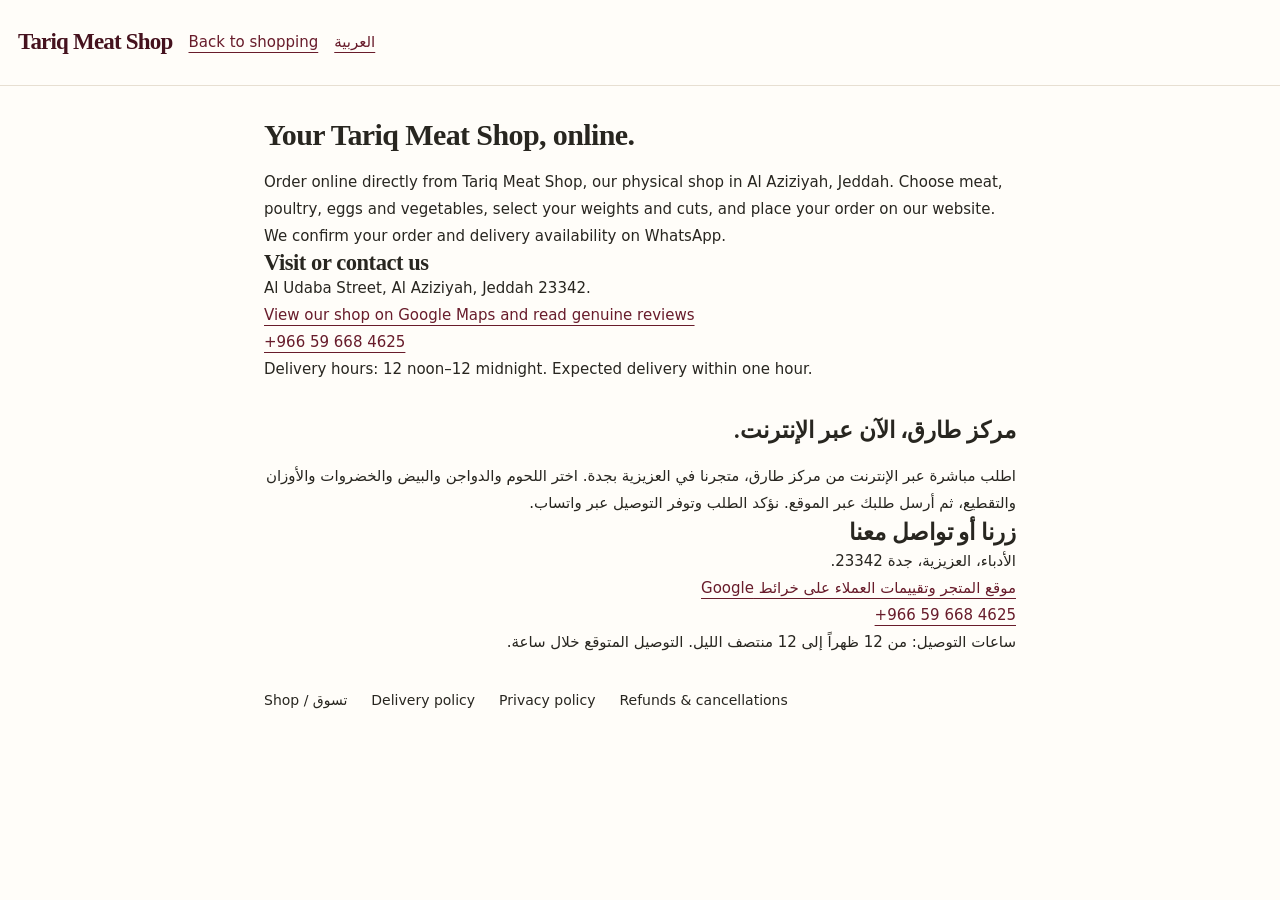
==== about.html @ b225ae71 "home update" ====
<!doctype html>
<html lang="en"><head><meta charset="utf-8"><meta name="viewport" content="width=device-width,initial-scale=1"><title>About Tariq Meat Shop | مركز طارق</title><meta name="description" content="Order meat, poultry, eggs and vegetables from Tariq Meat Shop in Al Aziziyah, Jeddah."><link rel="stylesheet" href="style.css"><link rel="stylesheet" href="design.css"><link rel="stylesheet" href="improvements.css"><link rel="stylesheet" href="home-update.css"></head>
<body><header class="bar"><a class="logo" href="index.html">Tariq Meat Shop</a><a href="index.html#shop">Back to shopping</a><a href="#arabic" lang="ar">العربية</a></header>
<main class="about-content"><h1>Your Tariq Meat Shop, online.</h1><p>Order online directly from Tariq Meat Shop, our physical shop in Al Aziziyah, Jeddah. Choose meat, poultry, eggs and vegetables, select your weights and cuts, and place your order on our website. We confirm your order and delivery availability on WhatsApp.</p>
<h2>Visit or contact us</h2><p>Al Udaba Street, Al Aziziyah, Jeddah 23342.</p><p><a href="https://maps.app.goo.gl/Y3mNmNyiFn54K2gt9">View our shop on Google Maps and read genuine reviews</a></p><p><a href="https://wa.me/966596684625" dir="ltr">+966 59 668 4625</a></p><p>Delivery hours: 12 noon–12 midnight. Expected delivery within one hour.</p>
<section id="arabic" lang="ar" dir="rtl"><h1>مركز طارق، الآن عبر الإنترنت.</h1><p>اطلب مباشرة عبر الإنترنت من مركز طارق، متجرنا في العزيزية بجدة. اختر اللحوم والدواجن والبيض والخضروات والأوزان والتقطيع، ثم أرسل طلبك عبر الموقع. نؤكد الطلب وتوفر التوصيل عبر واتساب.</p><h2>زرنا أو تواصل معنا</h2><p>الأدباء، العزيزية، جدة 23342.</p><p><a href="https://maps.app.goo.gl/Y3mNmNyiFn54K2gt9">موقع المتجر وتقييمات العملاء على خرائط Google</a></p><p><a href="https://wa.me/966596684625" dir="ltr">+966 59 668 4625</a></p><p>ساعات التوصيل: من 12 ظهراً إلى 12 منتصف الليل. التوصيل المتوقع خلال ساعة.</p></section>
<nav class="policy-links" aria-label="Shop information"><a href="index.html#shop">Shop / تسوق</a><a href="delivery.html">Delivery policy</a><a href="privacy.html">Privacy policy</a><a href="refunds.html">Refunds & cancellations</a></nav></main></body></html>
---- style.css ----
:root{--red:#7a1527;--red2:#5c0f1d;--cream:#f7f0e4;--white:#fff;--ink:#262322;--mute:#6f6760;--line:#e5dccb;--r:14px}
*{box-sizing:border-box;margin:0}
html{scroll-behavior:smooth;scroll-padding-top:70px}
body{font:16px/1.55 Inter,Cairo,system-ui,sans-serif;color:var(--ink);background:var(--white)}
[dir=rtl] body{font-family:Cairo,Inter,system-ui,sans-serif}
h1,h2,h3,.logo{font-family:Fraunces,Cairo,Georgia,serif;line-height:1.15}
[dir=rtl] h1,[dir=rtl] h2,[dir=rtl] h3,[dir=rtl] .logo{font-family:Cairo,serif}
a{color:var(--red)}
[hidden]{display:none!important}
:focus-visible{outline:3px solid #d9a441;outline-offset:2px}

.bar{position:sticky;top:0;z-index:20;display:flex;align-items:center;gap:12px;padding:10px 16px;background:var(--red);color:#fff}
.logo{font-size:1.35rem;font-weight:700;color:#fff;text-decoration:none;margin-inline-end:auto}
nav{display:none;gap:22px}
nav a{color:#f3e4d2;text-decoration:none;font-weight:500}
.lang,.cartBtn{background:rgba(255,255,255,.14);color:#fff;border:0;border-radius:999px;padding:8px 14px;font:600 .9rem inherit;font-family:inherit;cursor:pointer}
.cartBtn{position:relative;font-size:1.1rem}
.cartBtn b{font-size:.75rem;background:#d9a441;color:#2a1a00;border-radius:999px;padding:1px 7px;margin-inline-start:6px}
@media(min-width:800px){nav{display:flex;margin-inline-end:auto}.logo{margin-inline-end:0}}

.hero{min-height:78vh;display:flex;align-items:center;padding:48px 20px;color:#fff;
 background:linear-gradient(100deg,rgba(40,6,14,.7) 0%,rgba(40,6,14,.12) 75%),url(images/hero.jpg) center/cover,linear-gradient(135deg,var(--red2),var(--red))}
[dir=rtl] .hero{background:linear-gradient(-100deg,rgba(40,6,14,.7) 0%,rgba(40,6,14,.12) 75%),url(images/hero.jpg) center/cover,linear-gradient(135deg,var(--red2),var(--red))}
.hero-in{max-width:620px;margin-inline:auto 0}
.hero-in{max-width:1100px;width:100%;margin:0 auto}
.hero h1{font-size:clamp(2.3rem,8vw,4.4rem);max-width:12ch;margin-bottom:16px}
.hero p{max-width:46ch;font-size:1.1rem;color:#f0dfcf;margin-bottom:28px}
.btn{display:inline-block;background:var(--red);color:#fff;border:0;border-radius:999px;padding:14px 30px;font:600 1rem inherit;font-family:inherit;text-decoration:none;cursor:pointer}
.hero .btn{background:#f7f0e4;color:var(--red2)}
.btn.light{background:#f7f0e4;color:var(--red2)}
.btn.full{width:100%;margin-top:14px}
.btn:hover{filter:brightness(1.08)}

.sec{padding:52px 16px;max-width:1180px;margin:0 auto}
.tint{background:var(--cream);max-width:none}
.tint>*{max-width:1180px;margin-inline:auto}
.narrow{max-width:640px}
.narrow.tint{max-width:none}.narrow.tint>*{max-width:640px}
.sec h2{font-size:clamp(1.6rem,5vw,2.3rem);margin-bottom:22px;color:var(--red2)}
.cats{display:grid;grid-template-columns:repeat(4,1fr);gap:10px}

.cat{background:var(--cream);border:1px solid var(--line);border-radius:var(--r);padding:16px 4px;text-align:center;cursor:pointer;font:600 .85rem inherit;font-family:inherit;color:var(--ink)}
.cat span{display:block;font-size:1.8rem}
.cat:hover{border-color:var(--red)}

.grid{display:grid;grid-template-columns:repeat(2,1fr);gap:12px}
@media(min-width:760px){.grid{grid-template-columns:repeat(3,1fr);gap:18px}}
@media(min-width:1100px){.grid{grid-template-columns:repeat(4,1fr)}}
.card{background:#fff;border:1px solid var(--line);border-radius:var(--r);overflow:hidden;display:flex;flex-direction:column}
.card img{width:100%;aspect-ratio:4/3;object-fit:cover;background:var(--cream)}
.imgw{position:relative}
.tag{position:absolute;top:10px;inset-inline-start:10px;background:var(--red);color:#fff;font-size:.8rem;font-weight:600;padding:3px 10px;border-radius:999px}
.cb{padding:16px;display:flex;flex-direction:column;gap:8px;flex:1}
.cb h3{font-size:1.2rem}
.cb p{color:var(--mute);font-size:.92rem}
.unit{font-weight:600}.unit s{color:var(--mute);font-weight:400;margin-inline-start:6px}
.tot{font-size:1.35rem;font-weight:700;color:var(--red)}
.row{display:flex;gap:8px}
.row select,.row .qty{flex:1}
select,input,textarea{width:100%;padding:12px;border:1px solid #cfc4b0;border-radius:10px;font:inherit;background:#fff;color:var(--ink)}
.qty{display:flex;align-items:center;border:1px solid #cfc4b0;border-radius:10px;overflow:hidden}
.qty button{width:38px;border:0;background:var(--cream);font-size:1.2rem;cursor:pointer;align-self:stretch}
.qty span{flex:1;text-align:center;font-weight:600}
.add{margin-top:auto;background:var(--red);color:#fff;border:0;border-radius:10px;padding:14px;font:600 1rem inherit;font-family:inherit;cursor:pointer}
.add:active{transform:scale(.98)}

.chips{display:flex;gap:8px;overflow-x:auto;padding-bottom:12px;margin-bottom:10px}
.chip{white-space:nowrap;border:1px solid var(--line);background:#fff;border-radius:999px;padding:9px 18px;font:600 .9rem inherit;font-family:inherit;cursor:pointer}
.chip.on{background:var(--red);border-color:var(--red);color:#fff}

.feat{display:grid;gap:16px;grid-template-columns:repeat(auto-fit,minmax(220px,1fr))}
.feat div{border-inline-start:4px solid var(--red);padding-inline-start:14px}
.feat b{font-size:1.05rem}.feat p{color:var(--mute)}
.steps{display:grid;gap:14px;grid-template-columns:repeat(auto-fit,minmax(200px,1fr));padding-inline-start:0;list-style:none;counter-reset:s}
.steps li{counter-increment:s;background:#fff;border-radius:var(--r);padding:18px 18px 18px 18px;font-weight:500}
.steps li::before{content:counter(s);display:inline-grid;place-items:center;width:30px;height:30px;border-radius:50%;background:var(--red);color:#fff;margin-inline-end:10px;font-weight:700}
.wa{background:var(--red2);color:#fff;text-align:center;padding:48px 16px}
.wa h2{margin-bottom:18px;font-size:1.8rem}
footer{background:var(--ink);color:#bbb;text-align:center;padding:22px;font-size:.9rem}

.drawer{position:fixed;top:0;bottom:0;inset-inline-end:0;width:min(420px,100%);background:#fff;z-index:40;display:flex;flex-direction:column;transform:translateX(100%);transition:transform .25s}
[dir=rtl] .drawer{transform:translateX(-100%)}
.drawer.open{transform:none}
.scrim{position:fixed;inset:0;background:rgba(0,0,0,.45);z-index:30;opacity:0;pointer-events:none;transition:opacity .25s}
.scrim.on{opacity:1;pointer-events:auto}
.drawer-head{display:flex;justify-content:space-between;align-items:center;padding:16px;border-bottom:1px solid var(--line)}
.x,.link{background:none;border:0;font:inherit;cursor:pointer;color:var(--red)}
.drawer-body{flex:1;overflow:auto;padding:12px 16px}
.drawer-foot{padding:16px;border-top:1px solid var(--line);background:var(--cream)}
.li{display:flex;gap:12px;padding:12px 0;border-bottom:1px solid var(--line)}
.li img{width:64px;height:64px;border-radius:10px;object-fit:cover}
.li .m{flex:1;font-size:.95rem}.li small{color:var(--mute);display:block}
.li .qty{max-width:110px;margin-top:6px}.li .qty button{width:32px}
.rm{background:none;border:0;color:var(--mute);cursor:pointer;font-size:.85rem;text-decoration:underline}
.sum{display:flex;justify-content:space-between;padding:3px 0}
.sum.t{font-size:1.2rem;font-weight:700;border-top:1px solid var(--line);margin-top:6px;padding-top:8px}
.empty{text-align:center;color:var(--mute);padding:40px 0}

form label{display:block;margin-bottom:14px;font-weight:600;font-size:.92rem}
form label>span{display:block;margin-bottom:5px}
fieldset{border:1px solid var(--line);border-radius:10px;padding:12px;margin-bottom:8px}
.radio{display:flex;gap:10px;align-items:center;margin-bottom:6px}.radio input{width:auto}
.radio span{margin:0}
fieldset small{color:var(--mute)}
.err{color:#b00020;font-weight:600;min-height:1.2em;margin-top:8px}
.summary{background:var(--cream);border-radius:var(--r);padding:14px;margin-bottom:20px}
@media(prefers-reduced-motion:reduce){*{transition:none!important;scroll-behavior:auto!important}}

.bar{flex-wrap:wrap}
.bar .search{order:5;flex:1 1 100%;margin:0;padding:10px 18px;border:0;border-radius:999px;font-size:.95rem}

@media(max-width:759px){
.sec{padding:32px 12px}.hero{min-height:56vh;padding:36px 16px}
.card img{aspect-ratio:1/1}
.cb{padding:10px;gap:6px}.cb h3{font-size:1rem}
.cb p{font-size:.8rem;display:-webkit-box;-webkit-line-clamp:2;-webkit-box-orient:vertical;overflow:hidden}
.unit{font-size:.8rem}.tot{font-size:1.05rem}
.row{flex-direction:column}
.row select{padding:9px}.qty{min-height:40px}
.add{padding:11px;font-size:.9rem}
.tag{font-size:.7rem;padding:2px 8px}
.cat{font-size:.78rem}.cat span{font-size:1.5rem}
}

.done{text-align:center}.done .summary{font-weight:700;font-size:1.2rem}.done .btn{margin-bottom:12px}

.map{height:300px;border-radius:var(--r);border:1px solid var(--line);margin:8px 0;position:relative;z-index:0;isolation:isolate}.pin{margin-bottom:16px}.hint,.note{color:var(--mute);font-size:.88rem;display:block;margin-top:6px}

.hero h1,.hero p{text-shadow:0 2px 12px rgba(0,0,0,.55)}

/* banner slider */
.hero,[dir=rtl] .hero{position:relative;overflow:hidden;background:linear-gradient(135deg,var(--red2),var(--red))}
.slides{position:absolute;inset:0}
.slide{position:absolute;inset:0;background-size:cover;background-position:center;opacity:0;transition:opacity .8s}
.slide.on{opacity:1}
.slides::after{content:"";position:absolute;inset:0;background:linear-gradient(100deg,rgba(40,6,14,.7) 0%,rgba(40,6,14,.12) 75%)}
[dir=rtl] .slides::after{background:linear-gradient(-100deg,rgba(40,6,14,.7) 0%,rgba(40,6,14,.12) 75%)}
.hero-in{position:relative;z-index:2}
.dots{position:absolute;bottom:14px;left:0;right:0;display:flex;justify-content:center;gap:8px;z-index:3}
.dots button{width:10px;height:10px;border-radius:50%;border:0;padding:0;background:rgba(255,255,255,.5);cursor:pointer}
.dots button.on{background:#fff}
@media(prefers-reduced-motion:reduce){.slide{transition:none}}
/* checkout validation */
label.bad input,label.bad select,label.bad textarea{border-color:#c62828;background:#fff5f5}
label.bad>span{color:#c62828}
.pin.bad .map{border:2px solid #c62828}
.pin.bad>b{color:#c62828}
.fe{display:block;color:#c62828;font-weight:600;font-size:.85rem;margin-top:4px}
label:has(input[required])>span::after,label:has(select[required])>span::after{content:" *";color:#c62828}
/* product page */
.plink{color:inherit;text-decoration:none}
.pdetail{display:grid;gap:20px;margin:14px 0 36px}
@media(min-width:760px){.pdetail{grid-template-columns:1fr 1fr;gap:36px}}
#pMain{width:100%;aspect-ratio:1/1;object-fit:cover;border-radius:var(--r);background:var(--cream)}
.thumbs{display:flex;gap:8px;margin-top:8px}
.thumbs img{width:64px;height:64px;object-fit:cover;border-radius:10px;cursor:pointer;border:1px solid var(--line)}
.pcard{border:0;overflow:visible;gap:12px}
.pinfo h1{font-size:clamp(1.6rem,5vw,2.2rem);color:var(--red2)}
.long{white-space:pre-line;color:var(--mute)}

#productView{position:fixed;inset:0;z-index:15;background:#fff;overflow-y:auto;overscroll-behavior:contain}
body.lock{overflow:hidden}
---- design.css ----
/* Editorial storefront; logical properties preserve Arabic layout. */
:root{--red:#681c2b;--red2:#45121e;--cream:#f5efe5;--white:#fffdf9;--ink:#282620;--mute:#746e63;--line:#e7dfd2;--gold:#bb9153;--ease:cubic-bezier(.22,1,.36,1)}
html{scroll-padding-top:105px}body{font-size:15px;line-height:1.65;background:var(--white)}
h1,h2,h3,.logo{font-weight:600;letter-spacing:-.02em}[dir=rtl] h1,[dir=rtl] h2,[dir=rtl] h3,[dir=rtl] .logo{letter-spacing:0;line-height:1.4}
button,input,select,textarea{font-family:inherit}a{text-underline-offset:5px}button:disabled{cursor:wait;opacity:.65}
.skip-link{position:fixed;top:8px;inset-inline-start:8px;z-index:100;background:var(--white);padding:10px 20px;transform:translateY(-160%)}.skip-link:focus{transform:none}
.announcement{background:var(--red2);color:#f2e6d3;text-align:center;padding:8px 20px;font-size:11px;letter-spacing:.07em}
.bar{flex-wrap:nowrap;gap:22px;padding:18px max(24px,calc((100vw - 1280px)/2));background:rgba(255,253,249,.97);color:var(--ink);border-bottom:1px solid var(--line);min-height:86px}
.logo{display:flex;align-items:center;gap:12px;color:var(--red2);font-size:23px;margin-inline-end:auto;white-space:nowrap}
.brand-mark{border:1px solid var(--gold);border-radius:50%;width:43px;height:43px;display:grid;place-items:center;font-size:24px;position:relative}

.logo small{display:block;font:8px/1.7 Inter,Cairo,sans-serif;letter-spacing:.2em;margin-top:6px;color:var(--mute)}
nav{display:flex;gap:28px;align-items:center;margin-inline-end:0}nav a{font-size:12px;font-weight:500;color:var(--ink);position:relative}nav a::after{content:"";position:absolute;bottom:-6px;inset-inline-start:0;width:0;height:1px;background:var(--red);transition:width .25s}nav a:hover::after{width:100%}
.lang{border-radius:0;border-inline-start:1px solid var(--line);background:none;color:var(--ink);padding:10px 0;padding-inline-start:22px;font-size:12px}
.cartBtn{display:flex;align-items:center;gap:10px;background:var(--red);padding:11px 15px;border-radius:5px}.cartBtn b{display:grid;place-items:center;font-size:10px;font-weight:600;min-width:20px;height:20px;border-radius:50%;background:#fff;color:var(--red);margin:0;padding:0}
.menu-btn{display:none;border:1px solid var(--line);background:transparent;border-radius:5px;font-size:19px;width:42px;height:42px}
.hero,[dir=rtl] .hero{isolation:isolate;min-height:620px;padding:80px max(28px,calc((100vw - 1180px)/2));background:var(--red2)}
.slides{z-index:-2}.slides::after{background:linear-gradient(90deg,#18100deb,#18100dae 43%,#18100d20 85%)}[dir=rtl] .slides::after{background:linear-gradient(-90deg,#18100deb,#18100dae 43%,#18100d20 85%)}
.hero-in{width:100%;max-width:680px;margin:0}.eyebrow{font-size:10px;font-weight:600;letter-spacing:.18em;line-height:1.7;color:var(--red);margin-bottom:14px}[dir=rtl] .eyebrow{letter-spacing:0;font-size:12px}
.hero .eyebrow{color:#e4c896;max-width:none;text-shadow:none;margin-bottom:18px;font-size:10px}.hero h1{font-size:clamp(42px,5.1vw,72px);letter-spacing:-.045em;max-width:11ch;margin-bottom:24px;text-shadow:none}[dir=rtl] .hero h1{letter-spacing:0;max-width:14ch;font-size:clamp(40px,4.6vw,64px)}
.hero .hero-description{max-width:390px;color:#eaded0;font-size:15px;line-height:1.8;margin-bottom:30px;text-shadow:none}.hero-actions{display:flex;align-items:center;gap:28px;flex-wrap:wrap}
.btn{display:inline-flex;align-items:center;justify-content:center;gap:30px;border-radius:5px;padding:14px 24px;font-size:12px;font-weight:600;transition:background .2s,transform .25s var(--ease)}.btn:hover{filter:none;background:var(--red2);transform:translateY(-2px)}.hero .btn,.btn.light{background:var(--cream);color:var(--red2)}.hero .btn:hover,.btn.light:hover{background:#fff}.arrow{font-size:20px;line-height:1}[dir=rtl] .arrow{transform:scaleX(-1)}
.hero-secondary{color:#f4e9d9;font-size:12px;text-decoration:underline;text-underline-offset:7px}.hero-note{display:flex;gap:12px;align-items:center;color:#e2d3bc;margin-top:48px;font-size:11px}

.service-strip{display:grid;grid-template-columns:repeat(3,1fr);padding:22px max(24px,calc((100vw - 1180px)/2));background:var(--cream);border-bottom:1px solid var(--line)}.service-strip>span{display:flex;align-items:center;justify-content:center;gap:14px;font-size:12px;font-weight:500;border-inline-end:1px solid #d6c9b3}.service-strip>span:last-child{border:0}.service-strip i{font:italic 15px Fraunces,serif;color:var(--gold)}
.sec{max-width:1236px;padding:76px 28px}.sec h2{font-size:clamp(28px,3.2vw,43px);letter-spacing:-.025em;margin-bottom:28px}.section-heading{display:flex;align-items:flex-end;justify-content:space-between;gap:30px;margin-bottom:30px}.section-heading h2{margin-bottom:0}.section-intro{font-size:12px;color:var(--mute);max-width:235px;line-height:1.8}
.text-link{display:inline-flex;align-items:center;gap:20px;font-size:12px;font-weight:600;text-decoration:none;border-bottom:1px solid var(--gold);padding-bottom:6px;white-space:nowrap}.text-link>span:last-child{font-size:21px}
.cats{grid-template-columns:repeat(5,minmax(0,1fr));gap:18px}.cat{position:relative;overflow:hidden;text-align:start;height:245px;border:0;border-radius:8px;padding:0;color:#fff}.cat img{width:100%;height:100%;object-fit:cover;transition:transform .65s var(--ease)}.cat::after{content:"";position:absolute;inset:0;background:linear-gradient(transparent 30%,#19130fd4)}.cat:hover img{transform:scale(1.06)}.cat .cat-label{position:absolute;z-index:1;inset-inline:20px;bottom:18px;display:flex;align-items:center;justify-content:space-between;font:600 25px Fraunces,Cairo,serif}.cat .cat-arrow{display:inline;font:22px Inter,sans-serif}
.best-section{padding-top:0}.grid{grid-template-columns:repeat(4,minmax(0,1fr));gap:20px;align-items:stretch}
.card{border-radius:8px;min-width:0;transition:box-shadow .3s,transform .3s var(--ease),border-color .3s}.card:hover{border-color:#d4c4ae;box-shadow:0 12px 30px #3024190b;transform:translateY(-4px)}.card .imgw{overflow:hidden;background:var(--cream)}.card .imgw a{display:block}.card img{display:block;aspect-ratio:1.12;transition:transform .65s var(--ease)}.card:hover .imgw img{transform:scale(1.045)}.tag{top:12px;inset-inline-start:12px;background:var(--white);color:var(--red);font-size:9px;padding:5px 9px;border-radius:3px}
.cb{gap:10px;padding:19px}.cb h3{font-size:20px;line-height:1.25}.cb p{font-size:11px;line-height:1.7;min-height:37px}.unit{font-size:10px;color:var(--mute)}.tot{font-size:15px;font-weight:600;line-height:1.4}.row>*{min-width:0}
select,input,textarea{padding:11px 12px;border-color:var(--line);border-radius:5px}select{font-size:11px;padding-inline-end:5px}.qty{border-color:var(--line);border-radius:5px;min-height:41px}.qty button{width:30px;min-height:40px;background:transparent;font-size:18px;flex-shrink:0}.qty button:hover{background:var(--cream)}.qty span{font-size:12px;font-weight:600;min-width:15px}.add{border-radius:5px;padding:12px 6px;font-size:11px;min-height:42px;transition:background .2s,transform .15s}.add:hover{background:var(--red2)}.add.added{background:#355343}
.story{display:grid;grid-template-columns:1fr 1fr;background:var(--cream);max-width:1180px;margin:0 auto 10px;overflow:hidden;border-radius:8px}.story-photo{position:relative;min-height:380px;overflow:hidden}.story-photo img{display:block;width:100%;height:100%;object-fit:cover;position:absolute;inset:0}.story-copy{padding:60px;display:flex;flex-direction:column;align-items:flex-start;justify-content:center}.story h2{font-size:clamp(30px,3vw,42px);color:var(--red2);margin-bottom:22px}.story-copy>p:not(.eyebrow){color:var(--mute);font-size:13px;margin-bottom:25px}
.search-wrap{display:flex;align-items:center;gap:10px;min-width:270px;background:#fff;border:1px solid var(--line);border-radius:6px;padding:0 14px;color:var(--mute)}.search{border:0;background:none;padding:13px 0;font-size:12px;min-width:0}.search:focus{outline:none}.search-wrap:focus-within{outline:2px solid var(--gold);outline-offset:3px}
.catalog-toolbar{display:flex;align-items:center;justify-content:space-between;gap:16px;margin-bottom:24px;border-bottom:1px solid var(--line);padding-bottom:20px}.chips{margin:0;padding:3px;max-width:100%}.chip{background:transparent;border-radius:4px;padding:9px 16px;font-size:11px;font-weight:500}.chip:not(.on):hover{background:var(--cream)}.result-count{font-size:10px;color:var(--mute);white-space:nowrap}.empty{grid-column:1/-1;background:var(--cream);border:1px solid var(--line);border-radius:8px;padding:44px 20px}.empty .text-link{display:inline-block;margin-top:14px}
.promise-section{background:var(--cream);border-block:1px solid var(--line)}.feat{grid-template-columns:repeat(4,1fr);gap:30px}.feat>div{border:0;border-inline-end:1px solid #ded1bd;padding:0;padding-inline-end:28px}.feat>div:last-child{border:0}.feat b{display:block;font-family:Fraunces,Cairo,serif;font-size:21px;font-weight:600;margin-bottom:10px}.feat p{font-size:12px;line-height:1.8}
.how-section{text-align:center}.steps{grid-template-columns:repeat(4,1fr);gap:24px;padding:16px 0 0}.steps li{font-size:12px;padding:0 14px;background:transparent}.steps li::before{content:"0" counter(s);display:block;width:auto;height:auto;border-radius:0;background:transparent;font:italic 38px Fraunces,serif;color:var(--gold);margin:0 0 18px}
.wa{max-width:1180px;margin:0 auto 76px;padding:45px 50px;border-radius:8px;display:flex;align-items:center;justify-content:space-between;gap:24px;text-align:start}.wa .eyebrow{color:#d4b884;font-size:9px}.wa h2{font-size:clamp(26px,3vw,36px);margin:0}
footer{background:#251d19;color:#d4c5b5;text-align:start;padding:55px max(28px,calc((100vw - 1180px)/2)) 22px}.footer-main{display:grid;grid-template-columns:2fr 1.5fr 1fr;gap:50px;padding-bottom:42px}.footer-brand{display:flex;gap:20px;align-items:center;font:600 32px Fraunces,Cairo,serif;color:var(--cream);text-decoration:none;margin-bottom:15px}footer p{font-size:11px;color:#b7a895;max-width:260px}footer h3{font:600 12px Inter,Cairo,sans-serif;margin-bottom:16px;color:var(--cream)}.footer-main>div>a:not(.footer-brand){display:block;color:#d4c5b5;text-decoration:none;font-size:12px;margin-bottom:9px;width:fit-content}footer a:hover{text-decoration:underline!important}.footer-bottom{border-top:1px solid #4b3c30;padding-top:20px;display:flex;justify-content:space-between;gap:20px;font-size:10px;color:#b7a895}
.drawer{width:min(440px,100%);background:var(--white);visibility:hidden;transition:transform .4s var(--ease),visibility .4s}.drawer.open{visibility:visible}.scrim{background:#1c100f88}.drawer-head{padding:26px 24px}.drawer-head h3{font-size:27px}.x{width:42px;height:42px;border-radius:50%;background:var(--cream)}.drawer-body{padding:12px 24px;overscroll-behavior:contain}.drawer-foot{padding:24px}.li{align-items:flex-start;gap:14px;padding:20px 0}.li img{width:70px;height:80px;border-radius:5px}.li .m{font-size:13px}.li small{font-size:10px;margin-top:4px}.li .qty{max-width:116px;margin-top:12px}.rm{font-size:10px;margin-top:3px}.sum{gap:14px;padding:6px 0;font-size:12px}.sum>span:last-child{white-space:nowrap}.sum.t{font-size:17px;font-weight:600;margin-top:8px;padding-top:14px}.btn.full{margin-top:18px}
.narrow{max-width:720px}#checkoutView{background:var(--cream);padding-block:24px}#checkoutView .sec{background:var(--white);border:1px solid var(--line);border-radius:8px;padding:32px;margin-block:20px}#backBtn{font-size:12px;margin-bottom:24px}form label{margin-bottom:18px;font-size:12px}form label>span{margin-bottom:7px}fieldset{border-radius:8px;padding:16px}.radio{margin-bottom:10px}fieldset small{font-size:11px}.err{font-size:12px}.summary{border-radius:8px;padding:20px;margin-bottom:24px}.map{border-radius:8px;margin:12px 0}.pin{margin-bottom:20px}.hint,.note{font-size:10px;margin-top:10px}
.pdetail{gap:50px;margin:25px 0 64px}#pMain{border-radius:8px}.pcard{background:transparent;gap:18px;justify-content:center;padding:25px 0}.pcard:hover{transform:none;box-shadow:none}.pinfo h1{font-size:clamp(28px,4vw,46px)}.pinfo .tot{font-size:24px}.pinfo .row{max-width:350px}.pinfo .add{margin-top:0;padding:16px;font-size:13px}.long{font-size:14px}#productView{background:var(--white)}body.cart-open{overflow:hidden}
.toast{position:fixed;z-index:60;bottom:24px;left:50%;transform:translate(-50%,16px);opacity:0;pointer-events:none;background:var(--red2);color:var(--cream);border:1px solid #b9915380;border-radius:6px;padding:13px 22px;font-size:12px;box-shadow:0 8px 30px #0002;transition:opacity .2s,transform .3s var(--ease);max-width:calc(100vw - 30px);text-align:center}.toast.on{opacity:1;transform:translate(-50%,0)}

.cartBtn.pulse b{animation:cart-pop .45s var(--ease)}
@keyframes hero-enter{from{opacity:0;transform:translateY(20px)}to{opacity:1;transform:none}}@keyframes cart-pop{0%,100%{transform:scale(1)}40%{transform:scale(1.4)}}
@media(min-width:1000px){#bestGrid{grid-template-columns:repeat(5,minmax(0,1fr));gap:16px}#bestGrid .cb{padding:15px}#bestGrid .cb h3{font-size:18px}#bestGrid .row{flex-direction:column}}
@media(max-width:999px){.bar{gap:16px;padding:16px 24px}nav{gap:18px}.logo{font-size:20px}.brand-mark{width:38px;height:38px}.hero,[dir=rtl] .hero{min-height:550px}.grid{grid-template-columns:repeat(3,minmax(0,1fr));gap:16px}.cat{height:210px}.story{margin-inline:28px}.story-copy{padding:35px}.wa{margin-inline:28px}.cb{padding:14px}.row{flex-direction:column}.feat{gap:20px}.feat>div{padding-inline-end:18px}}
@media(max-width:759px){html{scroll-padding-top:84px}.bar{padding:14px 18px;gap:12px;min-height:75px}.logo{font-size:19px;gap:8px}.logo small{font-size:6px;letter-spacing:.12em}.brand-mark{width:34px;height:34px;font-size:21px}.menu-btn{display:block;width:34px;height:36px;font-size:17px;order:2}.lang{font-size:11px;padding:8px 0;border:0;order:1}.cartBtn{padding:8px 10px;gap:6px;order:3}.cartBtn svg{width:18px}.cartBtn b{min-width:17px;height:17px;font-size:9px}nav{display:none;position:absolute;top:100%;inset-inline:0;background:var(--white);border-bottom:1px solid var(--line);box-shadow:0 10px 20px #0001;padding:22px;gap:22px}nav.open{display:flex;flex-wrap:wrap}.announcement{font-size:9px;padding:7px 12px;letter-spacing:.02em}.hero,[dir=rtl] .hero{min-height:550px;padding:62px 24px 54px}.hero h1{font-size:52px;max-width:10ch}.hero .hero-description{font-size:13px;max-width:290px}.hero-note{margin-top:36px;font-size:10px}.slides::after{background:linear-gradient(90deg,#18100ded,#18100d75)}[dir=rtl] .slides::after{background:linear-gradient(-90deg,#18100ded,#18100d75)}.hero-actions{gap:22px}.service-strip{padding:18px 10px}.service-strip>span{font-size:9px;gap:7px}.service-strip i{font-size:11px}.sec{padding:50px 18px}.best-section{padding-top:0}.section-heading{gap:18px;margin-bottom:25px}.section-intro{display:none}.eyebrow{font-size:8px;letter-spacing:.15em}.sec h2{font-size:32px}.text-link{font-size:10px;gap:10px}.cats{grid-template-columns:repeat(2,minmax(0,1fr));gap:12px}.cat{height:185px}.cat .cat-label{inset-inline:16px;bottom:15px;font-size:23px}.grid{grid-template-columns:repeat(2,minmax(0,1fr));gap:12px}.cb{padding:13px;gap:8px}.cb h3{font-size:18px;line-height:1.3}.cb p{font-size:10px;min-height:34px}.unit{font-size:9px}.tot{font-size:13px}.card img{aspect-ratio:1}.tag{font-size:8px;top:9px;inset-inline-start:9px;padding:4px 7px}.row{flex-direction:column}.add{font-size:10px}.story{grid-template-columns:1fr;margin:0 18px}.story-photo{min-height:260px}.story-copy{padding:32px 25px}.story h2{font-size:34px}.shop-section .section-heading{display:block}.search-wrap{min-width:0;margin-top:24px}.catalog-toolbar{flex-direction:column;align-items:flex-start;gap:10px}.chips{width:100%}.chip{font-size:10px;padding:9px 13px}.feat{grid-template-columns:repeat(2,minmax(0,1fr));gap:30px 20px}.feat>div{padding-inline-end:16px}.feat>div:nth-child(2){border:0}.feat b{font-size:20px}.feat p{font-size:11px}.steps{grid-template-columns:repeat(2,1fr);gap:30px 20px}.steps li{font-size:11px}.wa{margin:0 18px 50px;padding:30px 24px;display:block}.wa .btn{margin-top:25px}.wa h2{font-size:31px}.footer-main{grid-template-columns:1fr 1fr;gap:30px}.footer-main>div:first-child{grid-column:1/-1}footer{padding:40px 24px 22px}.footer-bottom{font-size:9px;flex-wrap:wrap}.footer-brand{font-size:30px}.pdetail{grid-template-columns:1fr;gap:16px;margin-bottom:45px}.pcard{padding:14px 0}.pinfo .row{max-width:none;flex-direction:row}#checkoutView .sec{margin:10px 12px;padding:24px 18px}.summary{padding:16px}.sum{font-size:11px}.toast{bottom:16px;width:max-content}}
@media(max-width:359px){.logo{font-size:16px}.brand-mark{display:none}.bar{gap:9px;padding-inline:14px}.hero h1{font-size:44px}.cb{padding:10px}.cb h3{font-size:16px}.service-strip>span{font-size:8px}.section-heading .text-link{white-space:normal}}
@media(prefers-reduced-motion:reduce){html{scroll-behavior:auto}*,*::before,*::after{animation:none!important;transition:none!important;scroll-behavior:auto!important}.card:hover,.btn:hover,.cat:hover img,.card:hover .imgw img{transform:none}}

/* Product choices stay readable on small screens. */
.cb p{font-size:12px}.unit{font-size:11px}.add,select{font-size:12px}
@media(max-width:759px){.cb p{font-size:12px;min-height:40px}.unit{font-size:11px}.add,select{font-size:12px}.tot{font-size:15px}}

@media(min-width:760px){.cat .cat-label{font-size:22px;inset-inline:14px}}
@media(max-width:759px){.cats .cat:last-child:nth-child(odd){grid-column:1/-1;height:190px}}

/* Quiet storefront refinement. Existing products and ordering remain intact. */
:root{--mute:#655f56}
html{color-scheme:light}
h1,h2,h3{text-wrap:balance}
button,a,input,select,textarea{touch-action:manipulation;-webkit-tap-highlight-color:#681c2b20}
button,a{scroll-margin-block:100px}
:focus-visible{outline:3px solid #9a6723;outline-offset:4px}
.bar{gap:24px}.logo{margin-inline-end:auto;font-size:25px;letter-spacing:-.035em}
.brand-mark{border-color:var(--red);border-radius:6px;color:var(--red);font-size:25px}
nav a{font-size:14px;padding-block:12px}.lang{font-size:14px;min-height:44px}
.menu-btn,.cartBtn{min-height:44px;min-width:44px}
.announcement{font-size:12px;letter-spacing:0;padding-block:9px}
.hero,[dir=rtl] .hero{min-height:580px;padding-block:74px}
.hero-in{max-width:760px}
.hero h1{font-size:clamp(40px,4.5vw,64px);max-width:18ch;line-height:1.08;letter-spacing:-.035em}
[dir=rtl] .hero h1{max-width:20ch;line-height:1.35}
.hero .hero-description{max-width:42ch;font-size:16px;line-height:1.7}
.hero-note{margin-top:30px;font-size:13px;color:#eaded0}
.hero-secondary{font-size:14px}.hero .btn{min-width:160px}
.btn{min-height:46px;font-size:14px;gap:16px}.btn:hover{transform:none}
.service-strip{padding-block:19px}.service-strip>span{font-size:14px}
.sec{padding-block:64px}.section-heading{margin-bottom:28px}.section-intro{font-size:14px;max-width:30ch}
.text-link{font-size:14px;min-height:36px;align-items:center}.text-link>span:last-child{font-size:inherit}
.cat{height:215px}.cat img{transition:transform .25s ease}.cat:hover img{transform:scale(1.025)}
.cat .cat-label{font-family:Inter,Cairo,sans-serif;font-size:19px;font-weight:600}
.card{box-shadow:none;transition:border-color .18s ease}.card:hover{transform:none;box-shadow:none;border-color:#9f8e7d}
.card img{height:auto;transition:none}.card:hover .imgw img{transform:none}
.cb{padding:18px;gap:12px}.cb h3{font-family:Inter,Cairo,sans-serif;font-size:17px;line-height:1.45;letter-spacing:-.015em}
.cb p{font-size:13px;line-height:1.55;min-height:40px}.unit{font-size:12px}.tot{font-size:17px;font-variant-numeric:tabular-nums}
select,input,textarea{background:#fff;color:var(--ink);font-size:14px}
select{min-height:44px}.qty{min-height:44px}.qty button{min-height:44px;width:36px}.qty span{font-size:14px}
.add{min-height:44px;font-size:13px}.tag{font-size:10px}
.story-copy{padding:48px}.story-copy>p:not(.eyebrow){font-size:15px;line-height:1.75}.story h2{font-size:38px}
.search{font-size:15px;min-height:48px}.search-wrap{min-width:300px}.chip{font-size:13px;min-height:44px}.result-count{font-size:12px}
.feat b{font-family:Inter,Cairo,sans-serif;font-size:18px;line-height:1.4}.feat p{font-size:14px;line-height:1.7}.feat>div{border-color:var(--line)}
.steps li{font-size:14px;line-height:1.7}.steps li::before{font-family:Inter,Cairo,sans-serif;font-style:normal;font-size:26px;color:var(--red);margin-bottom:12px}
.wa{margin-bottom:64px}.wa h2{max-width:24ch}
footer p,.footer-main>div>a:not(.footer-brand){font-size:14px}footer h3{font-size:14px}.footer-bottom{font-size:12px}
.footer-main>div>a:not(.footer-brand){padding-block:4px}.footer-brand{letter-spacing:-.025em}
.drawer-body .li .m{font-size:15px}.li small{font-size:12px}.rm{font-size:12px;min-height:36px}.sum{font-size:14px}.hint,.note{font-size:12px}.err{font-size:14px}
form label{font-size:14px}form input,form select,form textarea{font-size:16px}fieldset small{font-size:13px}.radio{min-height:40px}
[aria-invalid=true]{border-color:#a62132;outline:1px solid #a62132}
.thumb{padding:3px;background:var(--white);border:1px solid var(--line);border-radius:6px;cursor:pointer;flex-shrink:0}
.thumb:hover,.thumb[aria-pressed=true]{border-color:var(--red)}.thumb[aria-pressed=true]{box-shadow:0 0 0 1px var(--red)}
.thumbs{flex-wrap:wrap}.thumbs .thumb img{display:block;border:0;border-radius:3px;width:64px;height:64px}
#pMain{height:auto}
.chips{flex-wrap:wrap;overflow:visible}
.reveal-pending,.reveal-visible{opacity:1;transform:none;transition:none}
@media(min-width:1000px){#bestGrid .cb h3{font-size:16px}#bestGrid .cb{padding:16px}}
@media(min-width:760px) and (max-width:999px){.cats{gap:12px}.cat{height:185px}.cat .cat-label{font-size:17px;inset-inline:12px}.bar{gap:16px}.logo{font-size:23px}nav{gap:16px}}
@media(max-width:759px){
 .bar{gap:10px;padding:12px 16px}.logo{font-size:21px;gap:8px}.brand-mark{width:34px;height:36px;font-size:23px}.lang{font-size:12px}.menu-btn{width:44px}.cartBtn{padding-inline:9px}.announcement{font-size:11px}
 .hero,[dir=rtl] .hero{min-height:520px;padding:52px 24px}.hero h1{font-size:43px;max-width:17ch}.hero .hero-description{font-size:15px;max-width:34ch}.hero-note{font-size:12px;margin-top:26px}.hero-actions{gap:20px}.hero-secondary{font-size:13px}
 .service-strip{padding:17px 12px}.service-strip>span{font-size:12px;padding-inline:8px;text-align:center;line-height:1.5}
 .sec{padding-block:44px}.best-section{padding-top:0}.sec h2{font-size:30px}.section-heading{gap:16px}.text-link{font-size:12px}
 .cat{height:175px}.cat .cat-label{font-size:18px}.cats .cat:last-child:nth-child(odd){height:175px}
 .grid{gap:12px}.cb{padding:12px;gap:10px}.cb h3{font-size:15px;line-height:1.45}.cb p{font-size:12px;min-height:38px}.unit{font-size:11px}.tot{font-size:16px}.add{font-size:12px}select{font-size:13px}.qty button{width:36px}
 .story-copy{padding:30px 24px}.story h2{font-size:31px}.story-copy>p:not(.eyebrow){font-size:14px}
 .search-wrap{min-width:0}.search{font-size:16px}.chip{font-size:13px;padding-inline:13px}.result-count{font-size:12px}
 .feat b{font-size:17px}.feat p{font-size:13px}.steps li{font-size:13px;padding-inline:4px}.steps li::before{font-size:24px}.wa{margin-bottom:44px}
 footer p,.footer-main>div>a:not(.footer-brand){font-size:13px}.footer-bottom{font-size:11px}.sum{font-size:13px}
}
@media(max-width:389px){.brand-mark{display:none}.bar{gap:8px}.logo{font-size:21px}.lang{font-size:11px}.hero h1{font-size:38px}.cb{padding:10px}.cb h3{font-size:14px}.text-link{white-space:normal}.service-strip>span{font-size:11px}}
@media(prefers-reduced-motion:reduce){.cat img{transition:none}.cat:hover img{transform:none}}

#checkoutView h1,#doneView h1{font-size:clamp(28px,4vw,40px);margin-bottom:24px;color:var(--red2)}
---- improvements.css ----
/* Burgundy-and-cream storefront: compact product detail and accessible header search. */
:root{--header-bottom:90px}
.bar{gap:16px;padding-inline:max(18px,calc((100vw - 1380px)/2));flex-wrap:wrap}
.bar .search-wrap{flex:1 1 220px;min-width:180px;max-width:360px;margin:0}
.bar .search{border:0;border-radius:0;font-size:16px;min-width:0;padding-inline:0;width:100%;background:transparent}
.bar{background:var(--white)}.bar .search-wrap{background:var(--cream)}
.pinfo .long:empty{display:none}
.selection-label{display:block;font-size:12px;font-weight:400;color:var(--mute)}
.service-hours{padding:12px 0;font-size:14px;color:var(--red);line-height:1.6}
@media(max-width:759px){.bar .logo{white-space:normal;max-width:165px;line-height:1.2;font-size:18px}.bar .brand-mark{flex-shrink:0}.bar .search-wrap{flex-basis:100%}}
@media(max-width:359px){.bar .logo{max-width:130px;font-size:17px}}
.bar nav{gap:16px}.bar .logo{font-size:23px;margin-inline-end:0}
html{scroll-padding-top:calc(var(--header-bottom) + 16px)}
#productView{top:var(--header-bottom);padding:0!important;height:auto;scroll-padding:12px}
#productBody{padding:16px 24px 40px;max-width:1100px;margin:auto;min-height:0}
#pBack{min-height:44px;display:inline-flex;align-items:center;margin:0}
.pdetail{align-items:start;gap:32px;margin:12px 0 32px;grid-template-columns:minmax(0,1fr) minmax(0,1fr)}
.pcard{padding:0;gap:14px;justify-content:flex-start;min-height:0}
.pinfo h1{font-size:clamp(26px,3vw,38px);line-height:1.25;margin:0}
.pinfo .long{font-size:15px;margin:0}.pinfo .row{max-width:none;flex-direction:row}
.pinfo .unit{font-size:15px}.pinfo .tot{font-size:21px;line-height:1.5}
.pinfo .add{font-size:16px;min-height:48px;width:100%}
.pgal .imgw{background:#fff;border:1px solid var(--line);border-radius:8px}
#pMain{display:block;width:100%;height:min(42vw,430px);aspect-ratio:auto;object-fit:contain;padding:18px;background:#fff}
.card .imgw{background:#fff}.card .imgw img{width:100%;height:220px;aspect-ratio:auto;object-fit:contain;padding:16px;background:#fff}
.card:hover{transform:none}.card .unit{line-height:1.6}.card del{color:var(--mute);font-weight:400;font-size:.85em;margin-inline-end:5px}
.card .tot{font-variant-numeric:tabular-nums}.pack-size{display:flex;align-items:center;font-size:14px;min-height:44px}
.coverage{border-inline-start:3px solid var(--red);background:var(--cream);padding:14px 18px;margin-bottom:20px}
.coverage .note{font-size:14px;line-height:1.8;color:var(--ink);margin:0}
.note{line-height:1.7}.sum{align-items:start}.sum>span:last-child{white-space:normal;text-align:end}
.policy-links{display:flex;flex-wrap:wrap;gap:12px 24px;margin-block:20px;font-size:14px}
button:disabled{opacity:.6;cursor:not-allowed}.hero,[dir=rtl] .hero{min-height:360px;padding-block:44px}.hero-note,.service-strip,.promise-section,.wa{display:none}
.story-photo{display:none}.story{display:block}.story-copy{padding:30px}.story-copy p{max-width:75ch}
#catalogStatus:empty{display:none}#catalogStatus{background:var(--cream);padding:12px}
.policy-page{max-width:820px;margin:auto;padding:32px 22px 64px}.policy-page h1{color:var(--red);font-size:36px;line-height:1.25;margin-block:25px}.policy-page h2{font-size:23px;margin-top:28px}.policy-page p{margin-block:14px}.draft-notice{background:var(--cream);padding:16px;border-inline-start:4px solid var(--red)}
@media(max-width:1100px){.bar .search-wrap{order:5;max-width:none;flex-basis:100%}.bar .logo{margin-inline-end:auto}}
@media(max-width:759px){
 .bar{gap:8px;padding:8px 14px}.bar .logo{font-size:20px}.bar .search-wrap{min-width:0}.bar .search{min-height:44px}.bar nav{z-index:2}
 #productBody{padding:8px 18px 30px}.pdetail{grid-template-columns:minmax(0,1fr);gap:18px;margin-top:6px}#pMain{height:220px;padding:12px}
 .pinfo h1{font-size:27px}.pcard{gap:12px}.pinfo .row{flex-wrap:wrap}.qty{min-width:120px}.pinfo .long{font-size:14px}
 .card .imgw img{height:170px;padding:12px}.hero,[dir=rtl] .hero{min-height:300px;padding:32px 22px}.hero h1{font-size:35px}.hero .hero-description{font-size:15px}.hero-note{display:none}
 .coverage{padding:12px}.coverage .note{font-size:13px}.story-copy{padding:24px}
}
@media(max-width:359px){.bar .brand-mark{display:none}.bar .logo{font-size:18px}.bar .lang{font-size:12px}.card .imgw img{height:140px}.grid{grid-template-columns:minmax(0,1fr)} }
@media(prefers-reduced-motion:reduce){*{scroll-behavior:auto!important;animation:none!important;transition:none!important}}

/* Review: clear price lines and readable footer links. */
.unit:empty{display:none}
footer a,footer a:visited,footer .policy-links a,footer #shopLocation a{color:#f5efe5}
footer p,footer .footer-bottom{color:#d4c5b5}
footer a:hover,footer a:focus-visible{color:#fff}
---- home-update.css ----
.delivery-progress{margin:18px 0 10px;padding:16px;background:#fffaf0;border:1px solid #c9ad7c;border-radius:8px;color:#681c2b}
.delivery-progress strong{display:block;font-size:15px;line-height:1.5;margin-bottom:10px}
.delivery-progress progress{display:block;width:100%;height:12px;border:0;border-radius:20px;overflow:hidden;background:#eadfce;accent-color:#681c2b}
.delivery-progress progress::-webkit-progress-bar{background:#eadfce;border-radius:20px}
.delivery-progress progress::-webkit-progress-value{background:#681c2b;border-radius:20px}
.delivery-progress progress::-moz-progress-bar{background:#681c2b;border-radius:20px}
#dots{display:flex!important;justify-content:center;gap:10px;position:absolute;bottom:14px;left:0;right:0;z-index:3}
#dots button{width:28px;height:28px;border:2px solid #fff;border-radius:50%;background:#681c2b;cursor:pointer}
#dots button.on{background:#fff}
#dots button:focus-visible{outline:3px solid #d4b47a;outline-offset:4px}
.about-content{max-width:800px;margin:auto;padding:32px 24px 60px;line-height:1.8}
.about-content h1{margin-bottom:16px}.about-content section{margin-top:32px}
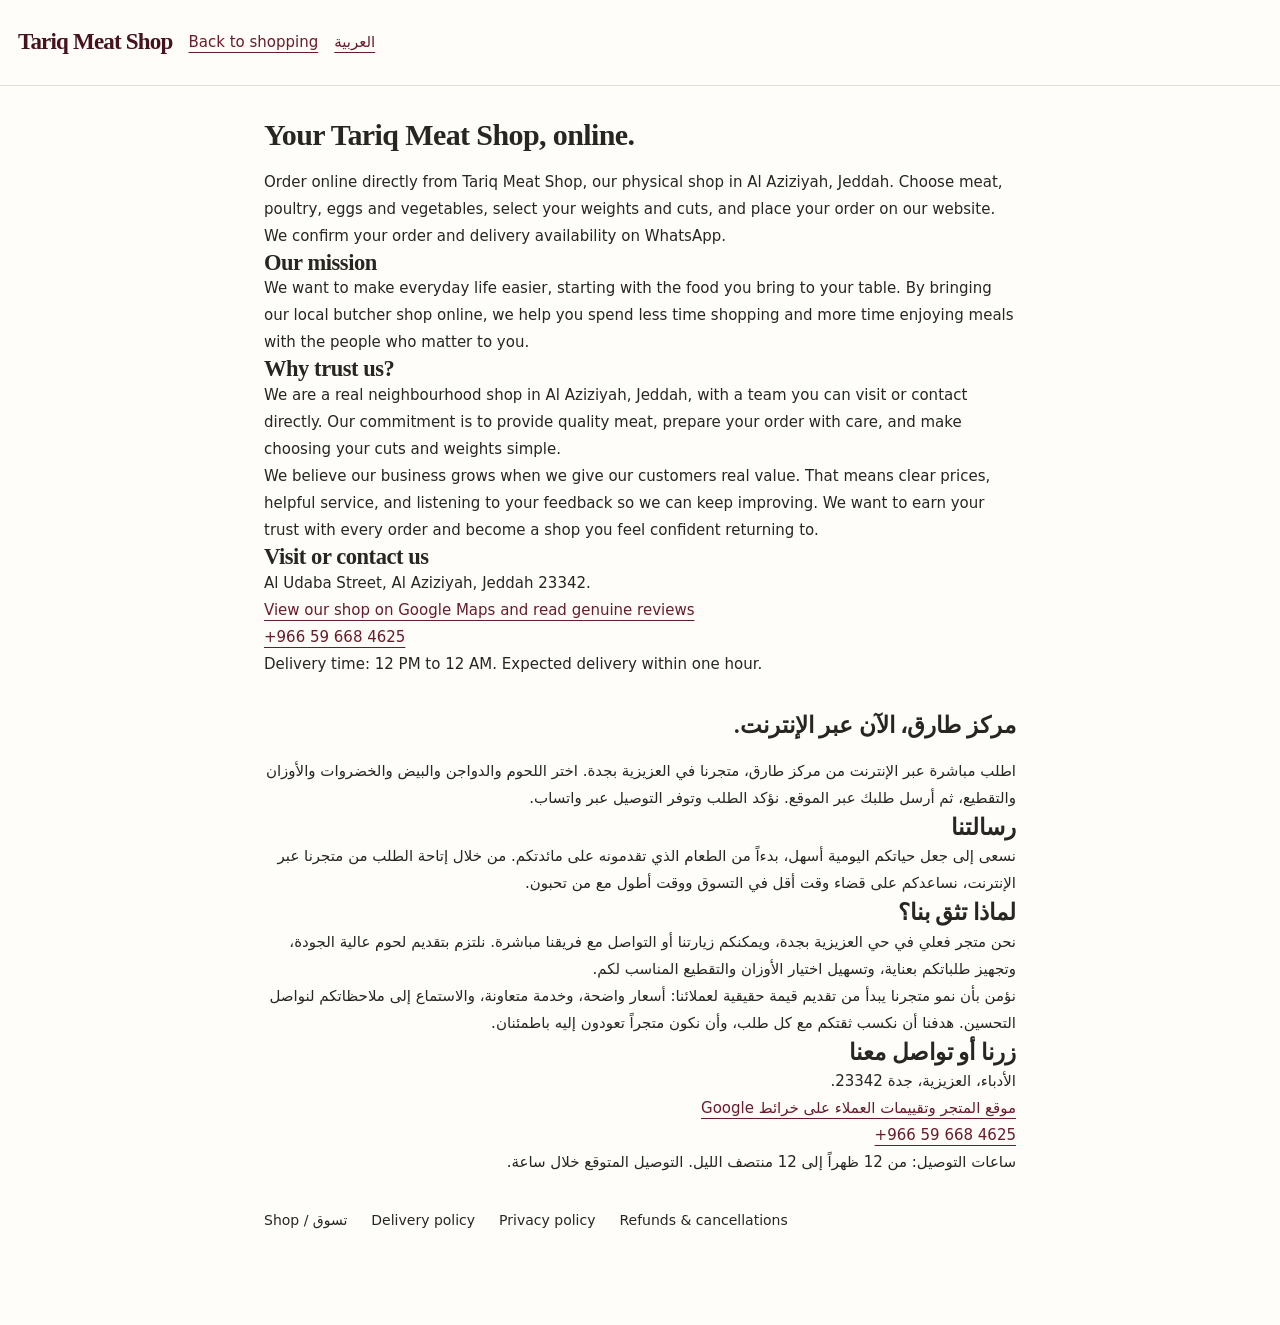
==== commit 6e11a14f: "Add left menu drawer, delivery labels and bilingual mission" ====
--- a/about.html
+++ b/about.html
@@ -2,6 +2,6 @@
 <html lang="en"><head><meta charset="utf-8"><meta name="viewport" content="width=device-width,initial-scale=1"><title>About Tariq Meat Shop | مركز طارق</title><meta name="description" content="Order meat, poultry, eggs and vegetables from Tariq Meat Shop in Al Aziziyah, Jeddah."><link rel="stylesheet" href="style.css"><link rel="stylesheet" href="design.css"><link rel="stylesheet" href="improvements.css"><link rel="stylesheet" href="home-update.css"></head>
 <body><header class="bar"><a class="logo" href="index.html">Tariq Meat Shop</a><a href="index.html#shop">Back to shopping</a><a href="#arabic" lang="ar">العربية</a></header>
 <main class="about-content"><h1>Your Tariq Meat Shop, online.</h1><p>Order online directly from Tariq Meat Shop, our physical shop in Al Aziziyah, Jeddah. Choose meat, poultry, eggs and vegetables, select your weights and cuts, and place your order on our website. We confirm your order and delivery availability on WhatsApp.</p>
-<h2>Visit or contact us</h2><p>Al Udaba Street, Al Aziziyah, Jeddah 23342.</p><p><a href="https://maps.app.goo.gl/Y3mNmNyiFn54K2gt9">View our shop on Google Maps and read genuine reviews</a></p><p><a href="https://wa.me/966596684625" dir="ltr">+966 59 668 4625</a></p><p>Delivery hours: 12 noon–12 midnight. Expected delivery within one hour.</p>
-<section id="arabic" lang="ar" dir="rtl"><h1>مركز طارق، الآن عبر الإنترنت.</h1><p>اطلب مباشرة عبر الإنترنت من مركز طارق، متجرنا في العزيزية بجدة. اختر اللحوم والدواجن والبيض والخضروات والأوزان والتقطيع، ثم أرسل طلبك عبر الموقع. نؤكد الطلب وتوفر التوصيل عبر واتساب.</p><h2>زرنا أو تواصل معنا</h2><p>الأدباء، العزيزية، جدة 23342.</p><p><a href="https://maps.app.goo.gl/Y3mNmNyiFn54K2gt9">موقع المتجر وتقييمات العملاء على خرائط Google</a></p><p><a href="https://wa.me/966596684625" dir="ltr">+966 59 668 4625</a></p><p>ساعات التوصيل: من 12 ظهراً إلى 12 منتصف الليل. التوصيل المتوقع خلال ساعة.</p></section>
+<h2>Our mission</h2><p>We want to make everyday life easier, starting with the food you bring to your table. By bringing our local butcher shop online, we help you spend less time shopping and more time enjoying meals with the people who matter to you.</p><h2>Why trust us?</h2><p>We are a real neighbourhood shop in Al Aziziyah, Jeddah, with a team you can visit or contact directly. Our commitment is to provide quality meat, prepare your order with care, and make choosing your cuts and weights simple.</p><p>We believe our business grows when we give our customers real value. That means clear prices, helpful service, and listening to your feedback so we can keep improving. We want to earn your trust with every order and become a shop you feel confident returning to.</p><h2>Visit or contact us</h2><p>Al Udaba Street, Al Aziziyah, Jeddah 23342.</p><p><a href="https://maps.app.goo.gl/Y3mNmNyiFn54K2gt9">View our shop on Google Maps and read genuine reviews</a></p><p><a href="https://wa.me/966596684625" dir="ltr">+966 59 668 4625</a></p><p>Delivery time: 12 PM to 12 AM. Expected delivery within one hour.</p>
+<section id="arabic" lang="ar" dir="rtl"><h1>مركز طارق، الآن عبر الإنترنت.</h1><p>اطلب مباشرة عبر الإنترنت من مركز طارق، متجرنا في العزيزية بجدة. اختر اللحوم والدواجن والبيض والخضروات والأوزان والتقطيع، ثم أرسل طلبك عبر الموقع. نؤكد الطلب وتوفر التوصيل عبر واتساب.</p><h2>رسالتنا</h2><p>نسعى إلى جعل حياتكم اليومية أسهل، بدءاً من الطعام الذي تقدمونه على مائدتكم. من خلال إتاحة الطلب من متجرنا عبر الإنترنت، نساعدكم على قضاء وقت أقل في التسوق ووقت أطول مع من تحبون.</p><h2>لماذا تثق بنا؟</h2><p>نحن متجر فعلي في حي العزيزية بجدة، ويمكنكم زيارتنا أو التواصل مع فريقنا مباشرة. نلتزم بتقديم لحوم عالية الجودة، وتجهيز طلباتكم بعناية، وتسهيل اختيار الأوزان والتقطيع المناسب لكم.</p><p>نؤمن بأن نمو متجرنا يبدأ من تقديم قيمة حقيقية لعملائنا: أسعار واضحة، وخدمة متعاونة، والاستماع إلى ملاحظاتكم لنواصل التحسين. هدفنا أن نكسب ثقتكم مع كل طلب، وأن نكون متجراً تعودون إليه باطمئنان.</p><h2>زرنا أو تواصل معنا</h2><p>الأدباء، العزيزية، جدة 23342.</p><p><a href="https://maps.app.goo.gl/Y3mNmNyiFn54K2gt9">موقع المتجر وتقييمات العملاء على خرائط Google</a></p><p><a href="https://wa.me/966596684625" dir="ltr">+966 59 668 4625</a></p><p>ساعات التوصيل: من 12 ظهراً إلى 12 منتصف الليل. التوصيل المتوقع خلال ساعة.</p></section>
 <nav class="policy-links" aria-label="Shop information"><a href="index.html#shop">Shop / تسوق</a><a href="delivery.html">Delivery policy</a><a href="privacy.html">Privacy policy</a><a href="refunds.html">Refunds & cancellations</a></nav></main></body></html>
--- a/improvements.css
+++ b/improvements.css
@@ -49,3 +49,6 @@
 footer a,footer a:visited,footer .policy-links a,footer #shopLocation a{color:#f5efe5}
 footer p,footer .footer-bottom{color:#d4c5b5}
 footer a:hover,footer a:focus-visible{color:#fff}
+
+/* Delivery offer stays readable on small screens and in both languages. */
+.announcement{font-size:13px;line-height:1.5;letter-spacing:0;padding:9px 16px;font-weight:600;text-wrap:balance}
--- a/home-update.css
+++ b/home-update.css
@@ -10,3 +10,15 @@
 #dots button:focus-visible{outline:3px solid #d4b47a;outline-offset:4px}
 .about-content{max-width:800px;margin:auto;padding:32px 24px 60px;line-height:1.8}
 .about-content h1{margin-bottom:16px}.about-content section{margin-top:32px}
+/* Compact centered delivery progress and subtle slider controls */
+.delivery-progress{box-sizing:border-box;width:min(100%,300px);margin:16px auto;padding:12px 14px;border:0;background:#fff;border-radius:5px;color:#68636d;text-align:center}
+.delivery-progress strong{font-size:12px;font-weight:500;line-height:1.5;margin:0 0 8px}
+.delivery-progress progress{height:8px;background:#e5e3e8;accent-color:#9345c4}
+.delivery-progress progress::-webkit-progress-bar{background:#e5e3e8}
+.delivery-progress progress::-webkit-progress-value{background:repeating-linear-gradient(120deg,#9246c6 0,#9246c6 8px,#a05ad0 8px,#a05ad0 16px)}
+.delivery-progress progress::-moz-progress-bar{background:#9345c4}
+#dots{gap:5px;bottom:8px}
+#dots button,#dots button.on{position:relative;width:32px;height:24px;border:0;border-radius:0;background:transparent;padding:0}
+#dots button::after{content:"";position:absolute;inset:10px 3px;border-radius:3px;background:#ffffff70}
+#dots button.on::after{background:#fff}
+.slider-pause{position:absolute;z-index:4;bottom:8px;right:15px;width:28px;height:24px;padding:0;border:0;border-radius:3px;background:#0004;color:#fff;cursor:pointer}
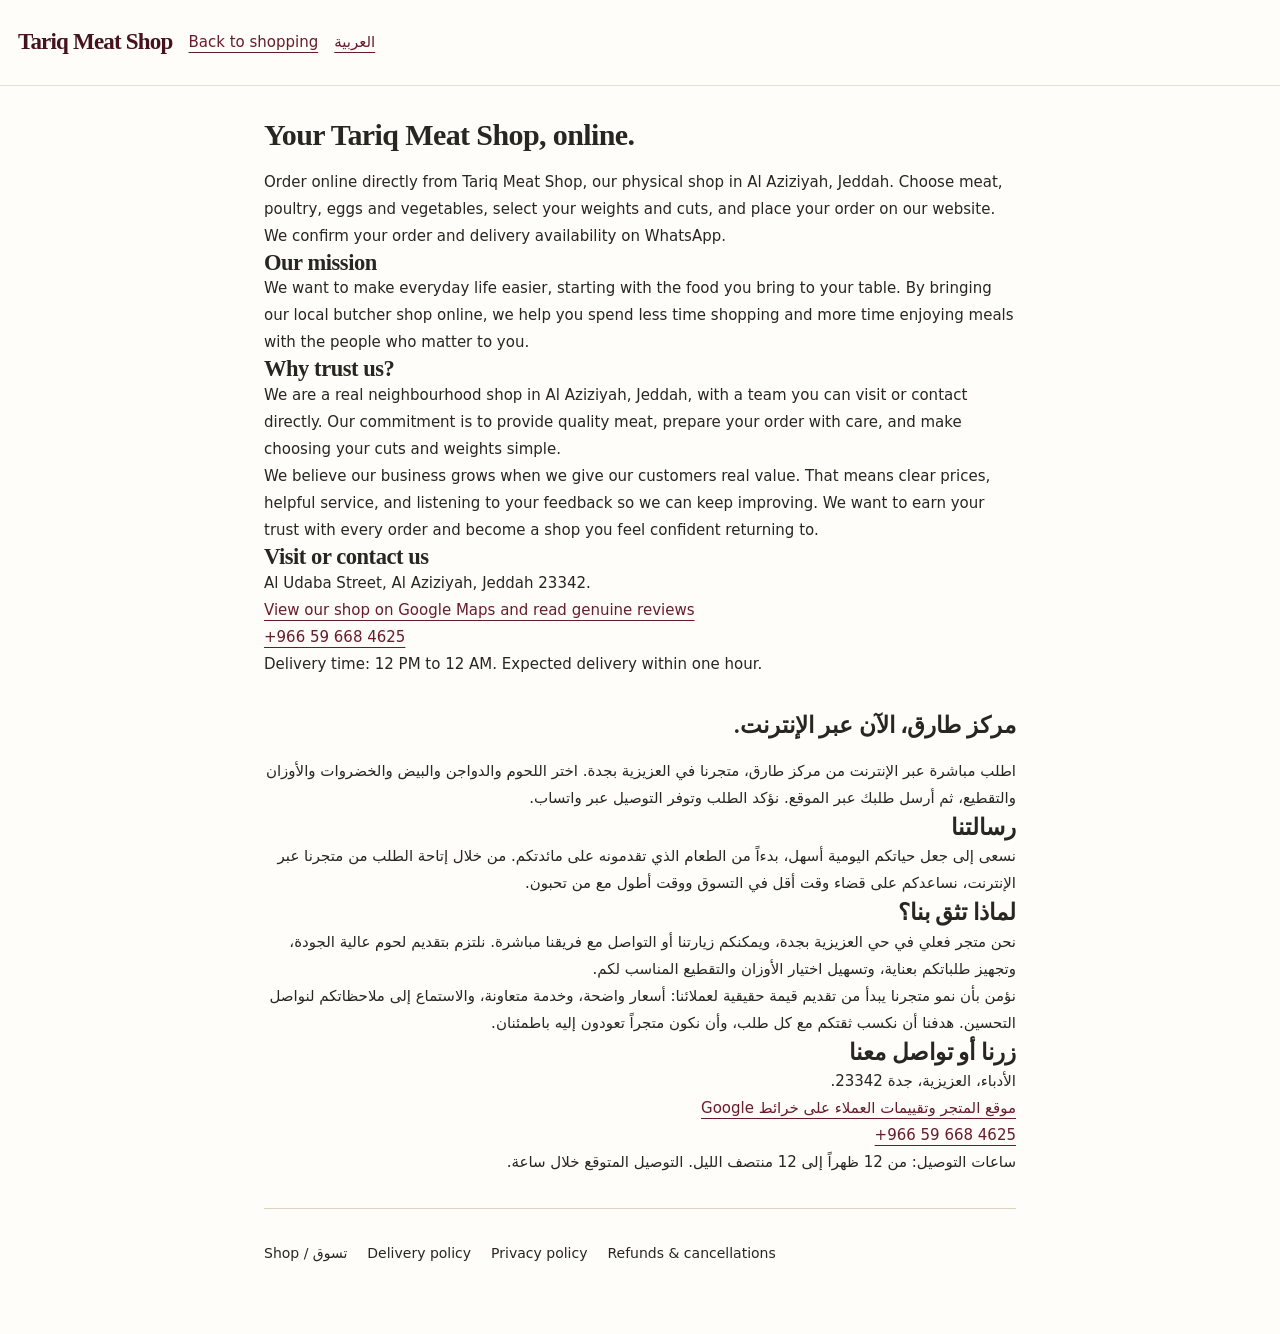
==== commit 8fdff7a6: "Refresh first hero and header; fix About links and empty catalog copy" ====
--- a/about.html
+++ b/about.html
@@ -1,5 +1,8 @@
 <!doctype html>
-<html lang="en"><head><meta charset="utf-8"><meta name="viewport" content="width=device-width,initial-scale=1"><title>About Tariq Meat Shop | مركز طارق</title><meta name="description" content="Order meat, poultry, eggs and vegetables from Tariq Meat Shop in Al Aziziyah, Jeddah."><link rel="stylesheet" href="style.css"><link rel="stylesheet" href="design.css"><link rel="stylesheet" href="improvements.css"><link rel="stylesheet" href="home-update.css"></head>
+<html lang="en"><head><meta charset="utf-8"><meta name="viewport" content="width=device-width,initial-scale=1"><title>About Tariq Meat Shop | مركز طارق</title><meta name="description" content="Order meat, poultry, eggs and vegetables from Tariq Meat Shop in Al Aziziyah, Jeddah."><link rel="stylesheet" href="style.css"><link rel="stylesheet" href="design.css"><link rel="stylesheet" href="improvements.css"><link rel="stylesheet" href="home-update.css"><style>
+.about-content nav.policy-links{position:static;inset:auto;display:flex;flex-wrap:wrap;gap:12px 20px;margin:32px 0 0;padding:24px 0 0;border-top:1px solid #dfd2c3;border-bottom:0;background:transparent;box-shadow:none;width:auto;height:auto;min-height:0}
+.about-content nav.policy-links a{display:inline-block;padding:8px 0}
+</style></head>
 <body><header class="bar"><a class="logo" href="index.html">Tariq Meat Shop</a><a href="index.html#shop">Back to shopping</a><a href="#arabic" lang="ar">العربية</a></header>
 <main class="about-content"><h1>Your Tariq Meat Shop, online.</h1><p>Order online directly from Tariq Meat Shop, our physical shop in Al Aziziyah, Jeddah. Choose meat, poultry, eggs and vegetables, select your weights and cuts, and place your order on our website. We confirm your order and delivery availability on WhatsApp.</p>
 <h2>Our mission</h2><p>We want to make everyday life easier, starting with the food you bring to your table. By bringing our local butcher shop online, we help you spend less time shopping and more time enjoying meals with the people who matter to you.</p><h2>Why trust us?</h2><p>We are a real neighbourhood shop in Al Aziziyah, Jeddah, with a team you can visit or contact directly. Our commitment is to provide quality meat, prepare your order with care, and make choosing your cuts and weights simple.</p><p>We believe our business grows when we give our customers real value. That means clear prices, helpful service, and listening to your feedback so we can keep improving. We want to earn your trust with every order and become a shop you feel confident returning to.</p><h2>Visit or contact us</h2><p>Al Udaba Street, Al Aziziyah, Jeddah 23342.</p><p><a href="https://maps.app.goo.gl/Y3mNmNyiFn54K2gt9">View our shop on Google Maps and read genuine reviews</a></p><p><a href="https://wa.me/966596684625" dir="ltr">+966 59 668 4625</a></p><p>Delivery time: 12 PM to 12 AM. Expected delivery within one hour.</p>
